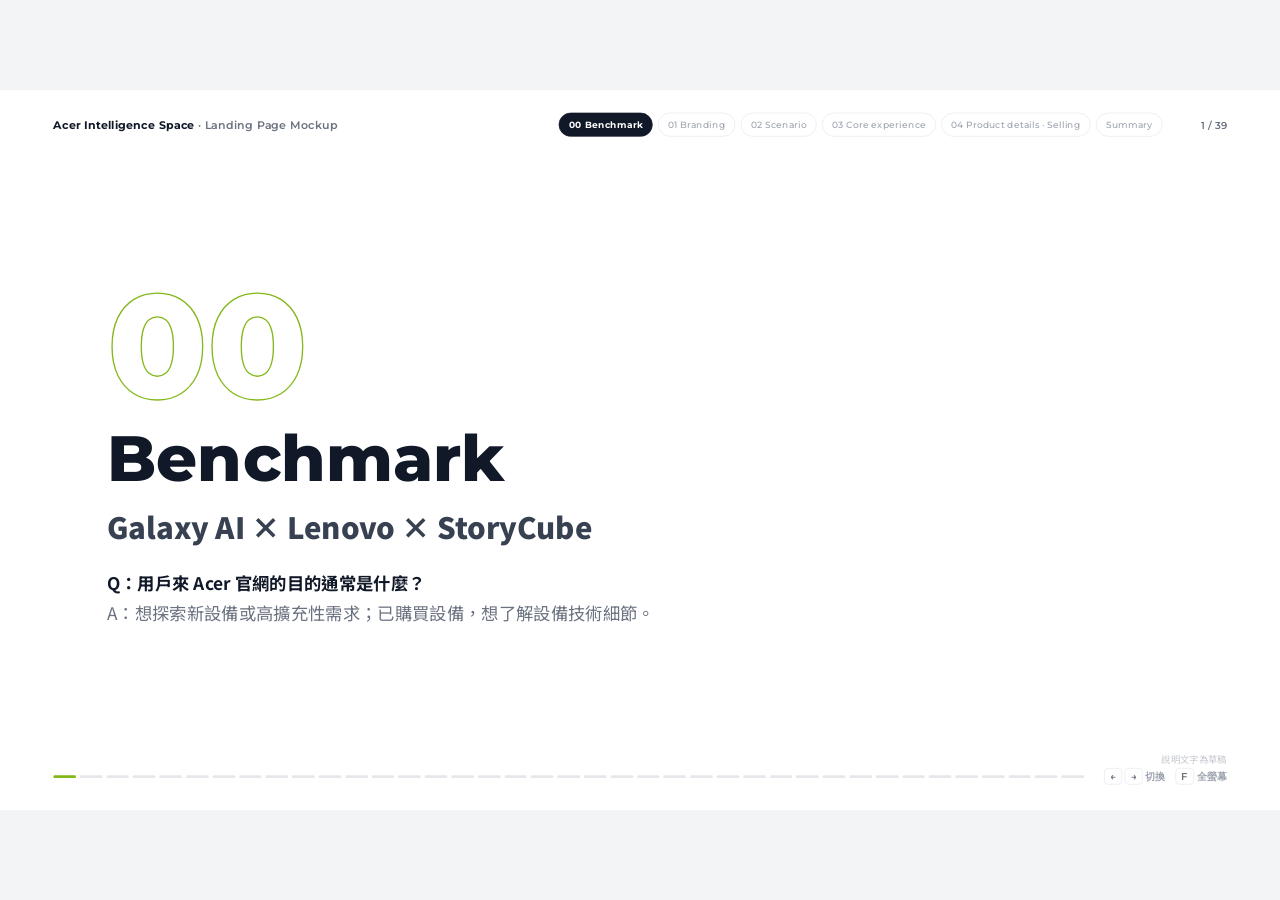
==== proposal/index.html @ 03bb37a7 "Add AIS landing page proposal site Presenter-mode proposal (39 steps) comparing Samsung, Lenovo and " ====
<!doctype html>
<html lang="zh-Hant">
<head>
<meta charset="utf-8">
<meta name="robots" content="noindex, nofollow">
<meta name="viewport" content="width=device-width, initial-scale=1">
<title>AIS Landing Page 提案</title>
<link rel="preconnect" href="https://fonts.googleapis.com">
<link href="https://fonts.googleapis.com/css2?family=Noto+Sans+TC:wght@400;500;700;900&family=Montserrat:wght@600;700;800&display=swap" rel="stylesheet">
<style>
  :root{
    --bg:#ffffff; --ink:#111827; --ink-2:#374151; --muted:#6b7280; --faint:#9ca3af; --line:#e5e7eb;
    --green:#83b81a; --green-d:#3f7d0a; --green-soft:#f1f8e6;
    --dur:1.1s; --ease:cubic-bezier(.65,0,.25,1);
  }
  @media (prefers-reduced-motion:reduce){:root{--dur:.01s}}
  *{box-sizing:border-box}
  html,body{margin:0;height:100%;background:#f3f4f6;color:var(--ink);font-family:"Noto Sans TC","Microsoft JhengHei",system-ui,sans-serif;overflow:hidden}
  .en{font-family:Montserrat,"Noto Sans TC",sans-serif}

  /* 1920×1080 stage, letterboxed to any screen */
  .stage{position:absolute;left:50%;top:50%;width:1920px;height:1080px;transform-origin:50% 50%;overflow:hidden;background:var(--bg)}

  /* top bar */
  .top{position:absolute;left:80px;right:80px;top:34px;display:flex;align-items:center;gap:32px;z-index:30;font-size:18px}
  .top .brand{font:600 17px Montserrat,sans-serif;color:var(--muted);white-space:nowrap}
  .top .brand b{color:var(--ink)}
  .chapters{display:flex;gap:8px;margin-left:auto}
  .chapters button{font:500 14px Montserrat,"Noto Sans TC",sans-serif;padding:8px 14px;border-radius:999px;border:1px solid var(--line);background:#fff;color:var(--faint);cursor:pointer;white-space:nowrap}
  .chapters button:hover{color:var(--ink-2)}
  .chapters button.on{color:#fff;background:var(--ink);border-color:var(--ink);font-weight:700}
  .count{font:600 15px Montserrat,sans-serif;color:var(--muted);min-width:64px;text-align:right}

  /* intro */
  .intro{position:absolute;inset:0;display:flex;flex-direction:column;justify-content:center;padding-left:160px;z-index:5;transition:opacity .6s,transform .8s var(--ease)}
  .intro.off{opacity:0;transform:translateY(-30px);pointer-events:none}
  .intro .num{font:800 220px/1 Montserrat,sans-serif;color:transparent;-webkit-text-stroke:2px var(--green)}
  .intro h1{margin:10px 0 0;font:800 96px/1.05 Montserrat,sans-serif;color:var(--ink)}
  .intro h2{margin:18px 0 0;font-size:44px;font-weight:900;color:var(--ink-2)}
  .intro p{margin:30px 0 0;font-size:26px;color:var(--muted);max-width:1180px;line-height:1.75}
  .intro p strong{color:var(--ink)}
  .intro q{color:var(--ink);quotes:"「" "」"}

  /* browser windows with a camera inside */
  .win{position:absolute;border-radius:14px;overflow:hidden;background:#fff;border:1px solid var(--line);
    box-shadow:0 30px 80px rgba(17,24,39,.14),0 2px 6px rgba(17,24,39,.06);z-index:8;
    transition:left var(--dur) var(--ease),top var(--dur) var(--ease),width var(--dur) var(--ease),height var(--dur) var(--ease),opacity .6s}
  .win.hidden{opacity:0;pointer-events:none}
  .chrome{height:40px;display:flex;align-items:center;gap:8px;padding:0 14px;background:#f3f4f6;border-bottom:1px solid var(--line);white-space:nowrap;overflow:hidden}
  .chrome i{width:11px;height:11px;border-radius:50%;background:#d1d5db;flex:none}
  .chrome span{margin-left:10px;padding:4px 14px;border-radius:999px;background:#fff;color:var(--faint);font:500 13px Montserrat,sans-serif;overflow:hidden;text-overflow:ellipsis}
  .chrome b{margin-left:auto;font:700 13px Montserrat,"Noto Sans TC",sans-serif;letter-spacing:.5px;color:var(--green-d)}
  .win.slim .chrome i,.win.slim .chrome span{display:none}
  .win.slim .chrome b{margin:0 auto;font-size:12px}
  .view{position:relative;height:calc(100% - 40px);overflow:hidden;background:#fff}
  .win.none .view::after{content:"無此區塊";position:absolute;inset:0;display:grid;place-items:center;background:rgba(255,255,255,.82);color:var(--muted);font-size:34px;font-weight:700;letter-spacing:4px}
  .world{position:absolute;left:0;top:0;transform-origin:0 0;transition:transform var(--dur) var(--ease);will-change:transform;--inv:1}
  .world img,.world iframe{position:absolute;left:0;top:0;display:block;border:0;pointer-events:none}
  .world iframe{opacity:0;transition:opacity .5s}
  .world iframe.on{opacity:1}

  /* spotlight: dims everything outside the block being discussed */
  .spot{position:absolute;border:calc(3px*var(--inv)) solid var(--green);border-radius:calc(8px*var(--inv));
    box-shadow:0 0 0 200000px rgba(17,24,39,.5);
    transition:left var(--dur) var(--ease),top var(--dur) var(--ease),width var(--dur) var(--ease),height var(--dur) var(--ease),opacity .5s}
  .spot.off{opacity:0}

  /* numbered marks inside the page */
  .marks{position:absolute;inset:0}
  .mark{position:absolute;border:calc(2.5px*var(--inv)) dashed var(--green);border-radius:calc(12px*var(--inv));background:rgba(131,184,26,.08);
    opacity:0;transform:scale(.97);transition:opacity .45s,transform .45s}
  .marks.on .mark{opacity:1;transform:none}
  .mark b{position:absolute;left:calc(-20px*var(--inv));top:calc(-20px*var(--inv));width:calc(40px*var(--inv));height:calc(40px*var(--inv));
    border-radius:50%;background:var(--green);color:#fff;font:800 calc(20px*var(--inv))/calc(40px*var(--inv)) Montserrat,sans-serif;text-align:center;
    box-shadow:0 0 0 calc(7px*var(--inv)) rgba(131,184,26,.25)}

  /* benchmark category bands */
  .bands{position:absolute;inset:0;opacity:0;transition:opacity .5s}
  .bands.on{opacity:1}
  .band{position:absolute;left:0;right:0;background:var(--fill);border-top:calc(2px*var(--inv)) solid var(--c);opacity:.25;transition:opacity .5s}
  .band.on{opacity:1}
  .band span{position:absolute;left:0;top:0;padding:calc(6px*var(--inv)) calc(14px*var(--inv));background:var(--c);color:#fff;font:700 calc(18px*var(--inv))/1.3 "Noto Sans TC",sans-serif;border-bottom-right-radius:calc(10px*var(--inv));white-space:nowrap}

  .cathead{position:absolute;left:80px;top:104px;display:flex;align-items:baseline;gap:18px;z-index:12;opacity:0;transform:translateY(8px);transition:opacity .5s,transform .5s}
  .cathead.show{opacity:1;transform:none}
  .cathead i{align-self:center;width:18px;height:18px;border-radius:5px;background:var(--c)}
  .cathead em{font:700 18px Montserrat,sans-serif;font-style:normal;color:var(--faint)}
  .cathead strong{font-size:38px;font-weight:900}
  .cathead span{font-size:22px;color:var(--muted)}
  .chips{position:absolute;inset:0;z-index:12;pointer-events:none}
  .chip{position:absolute;transform:translateX(-50%);text-align:center;font-size:20px;color:var(--ink-2);white-space:nowrap;opacity:0;transition:opacity .45s}
  .chips.show .chip{opacity:1}
  .chip b{font:800 26px Montserrat,sans-serif;color:var(--ink)}
  .chip small{display:block;font-size:17px;color:var(--muted);margin-top:2px}
  .chip.none{color:var(--faint)}

  /* section labels beside an overview */
  .labels{position:absolute;inset:0;z-index:9;pointer-events:none}
  .label{position:absolute;display:flex;align-items:center;gap:14px;transform:translateY(-50%);opacity:0;transition:opacity .4s}
  .labels.show .label{opacity:1}
  .label em{font:600 14px Montserrat,sans-serif;font-style:normal;color:var(--faint);width:26px}
  .label span{font:600 22px Montserrat,sans-serif;color:var(--faint)}
  .label.on span{color:var(--ink);font-weight:800;font-size:30px}
  .label.on em{color:var(--green-d)}
  .caption{position:absolute;left:80px;bottom:120px;max-width:560px;z-index:9;opacity:0;transition:opacity .5s}
  .caption.show{opacity:1}
  .caption small{display:block;font:700 15px Montserrat,sans-serif;letter-spacing:2px;color:var(--green-d);margin-bottom:14px}
  .caption h3{margin:0;font-size:40px;font-weight:900;line-height:1.3}
  .caption p{margin:14px 0 0;font-size:22px;color:var(--muted);line-height:1.7}

  svg.wire{position:absolute;inset:0;width:1920px;height:1080px;z-index:9;pointer-events:none}
  svg.wire path{fill:none;stroke:var(--green);stroke-width:2;stroke-dasharray:var(--len,2000);stroke-dashoffset:var(--len,2000);transition:stroke-dashoffset .8s var(--ease)}
  svg.wire.show path{stroke-dashoffset:0}
  svg.wire circle{fill:var(--green);opacity:0;transition:opacity .3s .5s}
  svg.wire.show circle{opacity:1}

  /* callout */
  .callout{position:absolute;z-index:10;background:#fff;border:1px solid var(--line);border-radius:22px;padding:40px 44px 44px;
    box-shadow:0 24px 60px rgba(17,24,39,.10);clip-path:inset(0 0 100% 0 round 22px);opacity:0;transition:clip-path .7s var(--ease),opacity .3s}
  .callout.show{clip-path:inset(0 0 0 0 round 22px);opacity:1}
  .callout small{font:700 15px Montserrat,sans-serif;letter-spacing:2px;color:var(--green-d)}
  .callout h3{margin:14px 0 26px;font-size:40px;line-height:1.3;font-weight:900}
  .callout ol{list-style:none;margin:0;padding:0;display:grid;gap:20px}
  .callout li{display:grid;grid-template-columns:40px 1fr;gap:18px;font-size:23px;line-height:1.6;color:var(--ink-2);opacity:0;transform:translateY(12px);transition:opacity .45s,transform .45s}
  .callout.show li{opacity:1;transform:none}
  .callout li b{width:40px;height:40px;border-radius:50%;display:grid;place-items:center;font:800 18px Montserrat,sans-serif;background:var(--green);color:#fff}
  .callout li b.dim{background:#fff;border:2px solid var(--line);color:var(--faint)}
  .callout li strong{color:var(--ink)}
  .callout .tag{display:inline-block;margin-top:28px;padding:8px 18px;border-radius:999px;background:var(--green-soft);color:var(--green-d);font-size:18px;font-weight:700}

  /* free panels: comparisons, tables, conclusions */
  .panel{position:absolute;left:80px;right:80px;z-index:10;opacity:0;transform:translateY(30px);pointer-events:none;transition:opacity .6s .45s,transform .8s .45s var(--ease)}
  .panel.show{opacity:1;transform:none}
  .panel h3{margin:0 0 22px;font-size:44px;font-weight:900;line-height:1.35}
  .panel h3 em{font-style:normal;color:var(--green-d)}
  .grid{display:grid;border-top:1px solid var(--line)}
  .grid > div{padding:14px 24px;border-bottom:1px solid var(--line);font-size:23px;line-height:1.6;color:var(--ink-2)}
  .grid .k{color:var(--muted);font-size:20px}
  .grid .h{font:800 16px Montserrat,sans-serif;letter-spacing:2px;color:var(--faint)}
  .grid .a{color:var(--ink);font-weight:700;background:var(--green-soft)}
  .grid .h.a{color:var(--green-d)}
  .meter{height:14px;border-radius:8px;background:#f3f4f6;margin-top:10px;overflow:hidden}
  .meter i{display:block;height:100%;width:0;background:var(--green);border-radius:8px;transition:width 1.4s .9s var(--ease)}
  .panel.show .meter i{width:var(--w)}
  .quote{font-size:64px;font-weight:900;line-height:1.35;letter-spacing:1px;margin:0}
  .quote em{font-style:normal;color:var(--green-d)}
  .qa{font-size:28px;line-height:1.8;color:var(--ink-2);margin:0 0 50px}
  .qa b{font:800 30px Montserrat,sans-serif;color:var(--green-d);margin-right:12px}
  .recap{display:flex;gap:16px;margin-top:56px;flex-wrap:wrap}
  .recap span{padding:12px 22px;border-radius:14px;border:1px solid var(--line);font-size:22px;color:var(--ink-2)}
  .recap span b{font:800 18px Montserrat,sans-serif;color:var(--green-d);margin-right:10px}
  .note{margin-top:22px;font-size:17px;color:var(--faint)}

  /* bottom */
  .bottom{position:absolute;left:80px;right:80px;bottom:40px;display:flex;align-items:center;gap:30px;z-index:30}
  .bar{display:flex;gap:6px;flex:1}
  .bar i{height:4px;flex:1;border-radius:4px;background:var(--line);transition:background .4s}
  .bar i.on{background:var(--green)}
  .hint{font:600 15px Montserrat,sans-serif;color:var(--faint);white-space:nowrap}
  .hint kbd{font:inherit;padding:2px 8px;border:1px solid var(--line);border-radius:6px;color:var(--muted)}
  .draft{position:absolute;right:80px;bottom:66px;font-size:14px;color:#c4c8ce;z-index:30}
</style>
</head>
<body>
<div class="stage" id="stage">
  <header class="top">
    <div class="brand"><b>Acer Intelligence Space</b> · Landing Page Mockup</div>
    <nav class="chapters" id="chapters" aria-label="章節"></nav>
    <div class="count" id="count"></div>
  </header>

  <section class="intro off" id="intro"></section>

  <div class="win hidden" id="win-samsung">
    <div class="chrome"><i></i><i></i><i></i><span>samsung.com/us/galaxy-ai</span><b>Samsung Galaxy AI</b></div>
    <div class="view"><div class="world" style="width:1920px;height:11760px">
      <img src="../screenshot/samsung_ai_html.png" width="1920" height="11760" alt="Samsung Galaxy AI 整頁截圖" decoding="async">
    </div></div>
  </div>
  <div class="win hidden" id="win-lenovo">
    <div class="chrome"><i></i><i></i><i></i><span>lenovo.com/ai-applications</span><b>Lenovo AI Apps</b></div>
    <div class="view"><div class="world" style="width:1920px;height:11053px">
      <img src="assets/lenovo_960.png" width="1920" height="11053" alt="Lenovo AI Apps 整頁截圖" decoding="async">
    </div></div>
  </div>
  <div class="win hidden" id="win-asus">
    <div class="chrome"><i></i><i></i><i></i><span>asus.com/proart/storycube</span><b>ASUS StoryCube</b></div>
    <div class="view"><div class="world" style="width:1920px;height:15873px">
      <img src="assets/asus_960.png" width="1920" height="15873" alt="ASUS StoryCube 整頁截圖" decoding="async">
    </div></div>
  </div>
  <div class="win hidden" id="win-acer">
    <div class="chrome"><i></i><i></i><i></i><span>acer.com/tw-zh/ai-pc（mockup）</span><b id="acer-tag">Acer AIS · 商務</b></div>
    <div class="view"><div class="world" style="width:1440px;height:4400px">
      <iframe data-f="personal" src="../acer-ai-pc-personal.html" width="1440" height="4400" scrolling="no" tabindex="-1" title="Acer AIS mockup 個人化"></iframe>
      <iframe data-f="business" class="on" src="../acer-ai-pc.html" width="1440" height="4400" scrolling="no" tabindex="-1" title="Acer AIS mockup 商務"></iframe>
      <iframe data-f="creative" src="../acer-ai-pc-creative.html" width="1440" height="4400" scrolling="no" tabindex="-1" title="Acer AIS mockup 創意"></iframe>
      <iframe data-f="gaming" src="../acer-ai-pc-gaming.html" width="1440" height="4400" scrolling="no" tabindex="-1" title="Acer AIS mockup 遊戲"></iframe>
    </div></div>
  </div>

  <div class="cathead" id="cathead"></div>
  <div class="chips" id="chips"></div>
  <div class="labels" id="labels"></div>
  <svg class="wire" id="wire" viewBox="0 0 1920 1080"></svg>
  <div class="caption" id="caption"></div>
  <aside class="callout" id="callout"></aside>
  <section class="panel" id="panel"></section>

  <footer class="bottom">
    <div class="bar" id="bar"></div>
    <div class="hint"><kbd>←</kbd> <kbd>→</kbd> 切換　<kbd>F</kbd> 全螢幕</div>
  </footer>
  <div class="draft">說明文字為草稿</div>
</div>

<script>
const CHROME = 40;
const CHAPTERS = ['00 Benchmark', '01 Branding', '02 Scenario', '03 Core experience', '04 Product details · Selling', 'Summary'];
const FRAME_NAMES = { personal: '個人化', business: '商務', creative: '創意', gaming: '遊戲' };

// ---------- Benchmark categories (slide 3), native screenshot px ----------
const CATS = [
  { key: 'brand', name: '品牌定位', color: '#83b81a', desc: '第一屏怎麼介紹 AI 與品牌' },
  { key: 'feature', name: '功能說明', color: '#3b82f6', desc: '功能怎麼被說明、占多少篇幅' },
  { key: 'security', name: '資訊安全', color: '#f59e0b', desc: '是否回應隱私與安全的疑慮' },
  { key: 'hardware', name: '硬體導流', color: '#ef4444', desc: '是否把用戶帶到可以買的硬體' },
  { key: 'seo', name: 'SEO（FAQ）', color: '#8b5cf6', desc: '用 FAQ 補足疑問與搜尋' },
  { key: 'frame', name: '網站框架', color: '#9ca3af', desc: 'Header、Footer 與註解' },
];

const PAGES = {
  samsung: {
    w: 1920, h: 11760,
    cats: { brand: [[232, 1508]], feature: [[1740, 2220]], security: [[4060, 960]], hardware: [[5040, 640], [5760, 1020]], seo: [[6800, 1650]], frame: [[0, 232], [8450, 3310]] },
    bands: [['Branding', 232, 1508], ['Scenario', 1740, 1250], ['Core experience', 3040, 1980], ['Selling', 5040, 1740], ['FAQ', 6800, 1650], ['Footnotes · Footer', 8450, 3310]],
    marks: {
      branding: [[430, 285, 1060, 330], [0, 640, 1920, 1095]],
      scenario: [[440, 1790, 1040, 120], [460, 2020, 1000, 80], [40, 2120, 1840, 880]],
      core: [[90, 3170, 820, 560], [1180, 3160, 520, 650], [980, 4090, 860, 900]],
      selling: [[30, 5170, 1860, 480], [640, 5920, 640, 90], [0, 6020, 1920, 740], [0, 6860, 1920, 1600]],
    },
  },
  lenovo: {
    w: 1920, h: 11053,
    cats: { brand: [[420, 756]], feature: [[1176, 6904]], hardware: [[8140, 1280]], frame: [[0, 420], [9420, 1633]] },
  },
  asus: {
    w: 1920, h: 15873,
    cats: { brand: [[160, 1690]], feature: [[1850, 12630]], frame: [[0, 160], [14480, 1393]] },
  },
  acer: {
    w: 1440, h: 4400,
    bands: [['Branding', 109, 696], ['Scenario', 805, 789], ['Core experience', 1594, 618], ['Product details', 2212, 847], ['Selling', 3059, 838], ['FAQ', 3897, 409]],
    marks: {
      branding: [[42, 178, 412, 232], [460, 168, 980, 490], [42, 560, 412, 58]],
      scenario: [[470, 1002, 500, 64], [136, 1086, 1168, 340], [136, 1430, 1168, 92]],
      core: [[90, 1785, 720, 262], [980, 1790, 300, 370]],
      details: [[500, 2408, 440, 58], [136, 2480, 1168, 506], [570, 2490, 204, 486]],
      selling: [[136, 3256, 384, 412], [528, 3256, 776, 412], [136, 3744, 1168, 81]],
    },
  },
};
// hardware-funnel share of the whole page, computed from the category bands so every step agrees
const hwPct = page => Math.round((page.cats.hardware || []).reduce((a, [, h]) => a + h, 0) / page.h * 100);
const SPOT = {
  samsung: { branding: [0, 232, 1920, 1508], scenario: [0, 1740, 1920, 1250], core: [0, 3100, 1920, 1940], selling: [0, 5040, 1920, 3420] },
  acer: { branding: [0, 109, 1440, 696], scenario: [0, 805, 1440, 789], core: [0, 1594, 1440, 618], details: [0, 2212, 1440, 847], selling: [0, 3059, 1440, 838], product: [0, 2212, 1440, 1685] },
};
const FOCUS = {
  samsung: { branding: [0, 200, 1920, 1560], scenario: [0, 1720, 1920, 1300], core: [0, 3080, 1920, 2000], selling: [0, 5000, 1920, 3500] },
  acer: { branding: [0, 60, 1440, 760], scenario: [0, 860, 1440, 700], core: [0, 1594, 1440, 618], details: [0, 2380, 1440, 640], selling: [0, 3120, 1440, 740], product: [0, 2380, 1440, 1480] },
};
const R = {
  overview: [700, 110, 520, 900], focus: [80, 120, 1100, 850], thumb: [80, 790, 340, 220],
  acerFocus: [80, 110, 1160, 650], left: [80, 110, 860, 500], right: [980, 110, 860, 500],
};
const COL = { samsung: [80, 180, 560, 720], lenovo: [680, 180, 560, 720], asus: [1280, 180, 560, 720] };
const LEN = { samsung: [600, 120, 180, 720], lenovo: [870, 120, 180, 720], asus: [1140, 120, 180, 720] };

// ---------- step builders ----------
const intro = (chapter, num, title, sub, p) => ({ chapter, intro: { num, title, sub, p } });
const bench = cat => ({ chapter: 0, catHead: cat, chips: cat,
  wins: Object.fromEntries(Object.keys(COL).map(k => [k, { rect: COL[k], align: cat, bands: cat }])) });
const ovS = (chapter, key, band, caption) => ({ chapter, labels: { page: 'samsung', active: [band] }, caption,
  wins: { samsung: { rect: R.overview, focus: 'full', spot: SPOT.samsung[key] } } });
const zoomS = (chapter, key, c) => ({ chapter,
  wins: { samsung: { rect: R.focus, focus: FOCUS.samsung[key], spot: SPOT.samsung[key], marks: key } },
  callout: { page: 'samsung', spot: SPOT.samsung[key], box: [1250, 190, 590], ...c } });
const ovA = (chapter, key, bands, sKey, caption) => ({ chapter, labels: { page: 'acer', active: bands }, caption: { ...caption, top: 200 },
  wins: { samsung: { rect: R.thumb, focus: FOCUS.samsung[sKey] }, acer: { rect: R.overview, focus: 'full', spot: SPOT.acer[key] } } });
const zoomA = (chapter, key, sKey, c, extra = {}) => ({ chapter,
  wins: { samsung: { rect: R.thumb, focus: FOCUS.samsung[sKey] }, acer: { rect: R.acerFocus, focus: FOCUS.acer[key], spot: SPOT.acer[key], marks: key, ...extra } },
  callout: { page: 'acer', spot: SPOT.acer[key], box: [1300, 150, 540], ...c } });
const versus = (chapter, sKey, aKey, html, acerExtra = {}) => ({ chapter, panel: { top: 640, html },
  wins: { samsung: { rect: R.left, focus: FOCUS.samsung[sKey], marks: sKey }, acer: { rect: R.right, focus: FOCUS.acer[aKey], marks: aKey, ...acerExtra } } });
const table3 = (head, rows, cols = '220px 1fr 1fr') => `<div class="grid" style="grid-template-columns:${cols}">` +
  `<div class="h"></div>${head.map((h, i) => `<div class="h en${i === head.length - 1 ? ' a' : ''}">${h}</div>`).join('')}` +
  rows.map(([k, ...v]) => `<div class="k">${k}</div>${v.map((x, i) => `<div${i === v.length - 1 ? ' class="a"' : ''}>${x}</div>`).join('')}`).join('') + '</div>';

const STEPS = [
  // ===== 00 Benchmark =====
  intro(0, '00', 'Benchmark', 'Galaxy AI × Lenovo × StoryCube',
    '<strong>Q：用戶來 Acer 官網的目的通常是什麼？</strong><br>A：想探索新設備或高擴充性需求；已購買設備，想了解設備技術細節。'),
  ...CATS.map(c => bench(c.key)),
  { chapter: 0, chips: 'length',
    wins: Object.fromEntries(Object.keys(LEN).map(k => [k, { rect: LEN[k], scale: (LEN.asus[3] - CHROME) / PAGES.asus.h, bands: 'all', slim: true }])) },
  { chapter: 0, panel: { top: 150, html:
    `<h3>三種說故事的方式</h3>` +
    `<div class="grid" style="grid-template-columns:200px 1fr 1fr 1fr">` +
    `<div class="h"></div><div class="h en a">SAMSUNG GALAXY AI</div><div class="h en">LENOVO AI APPS</div><div class="h en">ASUS STORYCUBE</div>` +
    `<div class="k">Target</div><div class="a">Samsung AI solutions landing page*</div><div>Lenovo AI solutions landing page*</div><div>ASUS ProArt product page*</div>` +
    `<div class="k">Goal</div><div class="a">以應用場景導流硬體探索。</div><div>以功能主題導流硬體探索。</div><div>以產品功能推動下載。</div>` +
    `<div class="k">Storytelling</div><div class="a">從使用情境出發，讓用戶在需求中探索適配的硬體，與 Acer AIS 性質最符合。</div><div>從功能套件出發，代價是用戶需要先建立對功能的認知，才有機會帶動後續導購。</div><div>從功能操作出發，但通篇與硬體導購無關。</div>` +
    `<div class="k">Selling part</div>` + ['samsung', 'lenovo', 'asus'].map((k, i) => `<div${i === 0 ? ' class="a"' : ''}>硬體導購占比 ${hwPct(PAGES[k])}%<div class="meter"><i style="--w:${hwPct(PAGES[k])}%"></i></div></div>`).join('') +
    `</div><p class="note">* landing page：目的為導流的叢集頁。　* product page：目的為介紹單一產品的產品頁。</p>` } },
  { chapter: 0, panel: { top: 250, html:
    `<p class="qa"><b>Q</b>用戶來 Acer 官網的目的通常是什麼？<br><b>A</b>想探索新設備或高擴充性需求；已購買設備，想了解設備技術細節。</p>` +
    `<p class="quote">Acer 需要的是<br>「<em>把軟體功能翻譯成購買硬體考量之一</em>」的版面。</p>` } },

  // ===== 01 Branding =====
  intro(1, '01', 'Branding', '品牌露出', '第一屏決定用戶要不要往下看。<br><q>呈現 AIS 真實介面，並提出一句宣言／提問。</q>'),
  ovS(1, 'branding', 'Branding', { k: 'SAMSUNG GALAXY AI', h: '先看 Samsung<br>怎麼開場', p: '整頁 7 個段落，第一屏是品牌露出。' }),
  zoomS(1, 'branding', { k: 'SAMSUNG · BRANDING', h: '以新機為主角的<br>品牌宣言', tag: '產品導向',
    items: [[1, '大標 <strong>Galaxy AI. Make life more seamless.</strong> 直接定義 AI'], [2, '主視覺是 <strong>Galaxy Z Fold8 新機照</strong>，品牌＝硬體'], [0, '第一屏<strong>看不到 AI 實際在做什麼</strong>']] }),
  ovA(1, 'branding', ['Branding'], 'branding', { k: 'ACER AIS MOCKUP', h: '同樣從品牌露出開始，<br>但目的不同', p: '要讓人好奇「電腦能做什麼」，自然往下看情境。' }),
  zoomA(1, 'branding', 'branding', { k: 'ACER AIS · BRANDING', h: '用一句提問，<br>帶出真實 AI 介面', tag: '體驗導向',
    items: [[1, '問句宣言 <strong>CAN YOUR COMPUTER DO THAT?</strong> 引發好奇'], [2, '主視覺直接呈現 <strong>AIS 真實介面</strong>：Meeting Assistant、AI Workspace'], [3, '關鍵字預告情境 <strong>會議記錄・本機生圖・遊戲片段</strong>，銜接下一段 Scenario']] }),
  versus(1, 'branding', 'branding', `<h3>從「看新機」到「<em>看見 AI 能做什麼</em>」</h3>` +
    table3(['SAMSUNG', 'ACER AIS'], [['主視覺', '新機產品照', 'AIS 真實介面'], ['宣言形式', '定義型標語', '提問型標語'], ['往下看的理由', '認識這支手機', '想知道電腦能幫我做到什麼']])),

  // ===== 02 Scenario =====
  intro(2, '02', 'Scenario', '使用情境', '<q>從用戶的真實需求場景出發，而非功能取向，更能帶動用戶往下閱讀，並代入消費意願。</q>'),
  ovS(2, 'scenario', 'Scenario', { k: 'SAMSUNG GALAXY AI', h: 'Samsung 的情境段落', p: '緊接在品牌露出之後，用分頁切換不同功能。' }),
  zoomS(2, 'scenario', { k: 'SAMSUNG · SCENARIO', h: '以功能類別<br>切分情境', tag: '功能分類',
    items: [[1, '大標 <strong>Can your phone do that?</strong> 用提問帶入'], [2, '分頁依<strong>功能類別</strong>：Personalization、Creativity、Communication…'], [3, '每張卡是<strong>功能＋生活照</strong>，還沒連到可以買哪一台']] }),
  zoomS(2, 'scenario', { k: 'SCENE REFERENCE · SAMSUNG', h: '從 Samsung 看見的<br>場景設計語言', tag: '場景設計 tips',
    items: [[1, '抓住生活中的<strong>一個真實需求</strong>，有清楚的功能與介面焦點'], [2, '經過安排的日常攝影，讓人想像<strong>「日常可以更輕鬆一點」</strong>'], [3, '場景使用<strong>自然光、畫面不雜亂</strong>，呈現舒適的生活感受']] }),
  ovA(2, 'scenario', ['Scenario'], 'scenario', { k: 'ACER AIS MOCKUP', h: 'Acer 的情境段落', p: '同樣接在品牌露出之後，但分頁的切法不同。' }),
  zoomA(2, 'scenario', 'scenario', { k: 'ACER AIS · SCENARIO', h: '以使用者的一天<br>切分情境', tag: '需求導向',
    items: [[1, '分頁依<strong>使用身分</strong>：個人化、商務、創意、遊戲'], [2, '每張卡抓<strong>一個真實需求</strong>，畫面聚焦 AI 介面'], [3, '標題寫<strong>用戶得到什麼</strong>，說明寫怎麼做到']] }),
  zoomA(2, 'scenario', 'scenario', { k: 'SCENE DESIGN', h: '四種情境，<br>同一套場景語言', tag: '圖文組合的場景感',
    items: [[1, '抓住生活中的<strong>一個真實需求</strong>，有清楚的功能與介面焦點'], [2, '經過安排的日常攝影，讓人想像<strong>「日常可以更輕鬆一點」</strong>'], [3, '場景使用<strong>自然光、畫面不雜亂</strong>，呈現舒適的生活感受']] },
    { cycle: ['personal', 'business', 'creative', 'gaming'], marks: null }),
  versus(2, 'scenario', 'scenario', `<h3>從「功能能做什麼」到「<em>我的一天用得到什麼</em>」</h3>` +
    table3(['SAMSUNG', 'ACER AIS'], [['情境切分', '功能類別', '使用者身分'], ['畫面', '功能示意＋生活照', '真實需求場景＋AI 介面特寫'], ['接下來', '回到功能說明', '連到「哪一台跑得動」']])),

  // ===== 03 Core experience =====
  intro(3, '03', 'Core experience', '核心體驗', '<q>讓貫穿所有 AI solution 的核心概念具像化，而非需要重新解釋的功能集合。</q>'),
  ovS(3, 'core', 'Core experience', { k: 'SAMSUNG GALAXY AI', h: 'Samsung 的核心體驗', p: '情境之後，分段介紹助理與資料安全。' }),
  zoomS(3, 'core', { k: 'SAMSUNG · CORE EXPERIENCE', h: '助理與安全，<br>各自獨立說明', tag: '功能集合',
    items: [[1, '<strong>Bixby 助理</strong>段落：文字說明'], [2, '搭配<strong>手機介面</strong>示意對話'], [3, '<strong>資料安全</strong>另起一段：Knox 盾牌主視覺＋三段說明']] }),
  ovA(3, 'core', ['Core experience'], 'core', { k: 'ACER AIS MOCKUP', h: 'Acer 的核心體驗', p: '夾在情境與機型之間，只講一個概念。' }),
  zoomA(3, 'core', 'core', { k: 'ACER AIS · CORE EXPERIENCE', h: '用 Qubi 把<br>核心概念具像化', tag: '概念具像化',
    items: [[1, '<strong>Qubi is Anywhere</strong>：跨裝置、同一個個人助理'], [2, '<strong>角色化的視覺</strong>，讓 AI 從功能變成夥伴'], [0, '放在情境與機型之間，<strong>串起前後段落</strong>']] }),
  versus(3, 'core', 'core', `<h3>從「一組功能」到「<em>一個看得見的夥伴</em>」</h3>` +
    table3(['SAMSUNG', 'ACER AIS'], [['呈現方式', '助理＋安全分段說明', '單一角色 Qubi'], ['用戶要記住的', '多個功能名稱', '一個核心概念'], ['在頁面中的角色', '功能補充', '串連情境與硬體']])),

  // ===== 04 Product details · Selling =====
  intro(4, '04', 'Product details · Selling', '產品細節與導購', '<q>Galaxy AI 全頁沒有任何規格或機型對照，用戶被留在感受層。</q>'),
  ovS(4, 'selling', 'Selling', { k: 'SAMSUNG GALAXY AI', h: 'Samsung 的導購段落', p: '功能介紹之後，先推 Try Galaxy，再出現機型列表與 FAQ。' }),
  zoomS(4, 'selling', { k: 'SAMSUNG · SELLING', h: '試用推廣＋機型列表，<br>FAQ 另外補充', tag: '停在感受層',
    items: [[1, '<strong>Try Galaxy</strong> 推廣：導向試用 App 與下載'], [2, '依<strong>裝置類型</strong>分頁：Smartphones、Tablets、Watches、Buds'], [3, '機型卡只有<strong>圖＋Learn more</strong>，沒有功能對照'], [4, '<strong>FAQ</strong> 補足說明與 SEO']] }),
  ovA(4, 'product', ['Product details', 'Selling'], 'selling', { k: 'ACER AIS MOCKUP', h: 'Acer 用兩個區塊<br>完成導購', p: '先回答「哪一台跑得動」，再「找到你的搭檔」。' }),
  zoomA(4, 'details', 'selling', { k: 'ACER AIS · PRODUCT DETAILS', h: '功能表：<br>哪一台跑得動', tag: '功能 × 機型',
    items: [[1, '<strong>情境切換</strong>：商務、創意、遊戲'], [2, '<strong>功能 × 機型對照表</strong>，把硬體賣點藏進功能表裡講'], [3, '推薦機型<strong>整欄標示</strong>，一眼看出最適合的一台']] }),
  zoomA(4, 'selling', 'selling', { k: 'ACER AIS · SELLING', h: '找到你的<br>AI 搭檔', tag: '每種需求都有 CTA',
    items: [[1, '<strong>首選機型</strong>：綠框＋看規格與購買'], [2, '第二推薦與跨裝置體驗，<strong>點擊導往商城</strong>查看細節'], [3, '已有 Acer 電腦 → <strong>下載 Acer Intelligence Space</strong>']] }),
  zoomA(4, 'product', 'selling', { k: 'ACER AIS · INTERACTION', h: '切換情境，<br>兩個區塊一起連動', tag: '點擊切換使用場景',
    items: [[1, '點擊切換使用場景，<strong>連動兩區塊</strong>推薦功能列表及適配硬體'], [2, '呈現<strong>適配機型</strong>，讓用戶能夠點擊導往商城查看細節'], [3, '已有 Acer 電腦者<strong>可點擊下載</strong>']] },
    { cycle: ['business', 'creative', 'gaming'], marks: null }),
  versus(4, 'selling', 'product', `<h3>把「AI 能做什麼」翻譯成「<em>哪一台做得到</em>」</h3>` +
    table3(['SAMSUNG', 'ACER AIS'], [['機型資訊', '只有機型列表', '功能 × 機型對照'], ['用戶停在', '感受層', '找到搭檔、點進商城'], ['CTA', 'Learn more', '看規格與購買／看規格／下載']])),

  // ===== Summary =====
  { chapter: 5, panel: { top: 230, html:
    `<p class="quote">我們把「AI 能做什麼」<br>翻譯成「<em>哪一台做得到</em>」、「<em>找到你的搭檔</em>」。</p>` +
    `<p class="qa" style="margin:34px 0 0;font-size:26px">把硬體賣點藏進功能表裡講，無論用戶有哪一種需求都有 CTA。</p>` +
    `<div class="recap"><span><b>01</b>提問式品牌露出</span><span><b>02</b>需求導向的情境</span><span><b>03</b>具像化的核心體驗</span><span><b>04</b>功能 × 機型導購</span></div>` } },
];

// ---------- build static DOM ----------
const $ = s => document.querySelector(s);
const stage = $('#stage');
const wins = Object.fromEntries(Object.keys(PAGES).map(k => [k, $('#win-' + k)]));
const acerFrames = [...document.querySelectorAll('#win-acer iframe')];

for (const [key, page] of Object.entries(PAGES)) {
  const world = wins[key].querySelector('.world');
  if (page.cats) {
    world.insertAdjacentHTML('beforeend', `<div class="bands">${CATS.flatMap(c => (page.cats[c.key] || []).map(([y, h], i) =>
      `<div class="band" data-c="${c.key}" style="top:${y}px;height:${h}px;--c:${c.color};--fill:${c.color}24">${i === 0 ? `<span>${c.name}</span>` : ''}</div>`)).join('')}</div>`);
  }
  if (page.marks) {
    world.insertAdjacentHTML('beforeend', Object.entries(page.marks).map(([g, list]) => `<div class="marks" data-g="${g}">${list.map(([x, y, w, h], i) =>
      `<div class="mark" style="left:${x}px;top:${y}px;width:${w}px;height:${h}px;transition-delay:${0.9 + i * 0.25}s"><b>${i + 1}</b></div>`).join('')}</div>`).join(''));
  }
  world.insertAdjacentHTML('beforeend', '<div class="spot off"></div>');
}
$('#bar').innerHTML = STEPS.map(() => '<i></i>').join('');
$('#chapters').innerHTML = CHAPTERS.map((c, i) => `<button data-ch="${i}">${c}</button>`).join('');
$('#chapters').addEventListener('click', e => {
  const b = e.target.closest('button'); if (!b) return;
  go(STEPS.findIndex(s => s.chapter === +b.dataset.ch));
});

// ---------- camera math ----------
function fit(rect, page, focus) {
  const cw = rect[2], ch = rect[3] - CHROME;
  const [rx, ry, rw, rh] = focus === 'full' ? [0, 0, page.w, page.h] : focus;
  const s = Math.min(cw / rw, ch / rh);
  return { s, tx: (cw - rw * s) / 2 - rx * s, ty: (ch - rh * s) / 2 - ry * s };
}
const lastT = {};
function place(key, cfg) {
  const page = PAGES[key], cw = cfg.rect[2], ch = cfg.rect[3] - CHROME;
  if (cfg.scale) return { s: cfg.scale, tx: (cw - page.w * cfg.scale) / 2, ty: 0 };
  if (cfg.align) {
    const s = cw / page.w, segs = page.cats[cfg.align];
    if (!segs) return lastT[key] && Math.abs(lastT[key].s - s) < 1e-6 ? lastT[key] : { s, tx: 0, ty: 0 };
    const ry = cfg.align === 'frame' ? segs[segs.length - 1][0] : segs[0][0];
    const ty = Math.min(0, Math.max(-ry * s + 16, ch - page.h * s));
    return { s, tx: 0, ty };
  }
  return fit(cfg.rect, page, cfg.focus || 'full');
}
const catOf = k => CATS.find(c => c.key === k);
const px = n => n.toLocaleString('en-US');

// ---------- step engine ----------
let current = -1, token = 0, cycleTimer = null;
function setFrame(f) {
  acerFrames.forEach(fr => fr.classList.toggle('on', fr.dataset.f === f));
  $('#acer-tag').textContent = 'Acer AIS · ' + FRAME_NAMES[f];
}

function go(i) {
  i = Math.max(0, Math.min(STEPS.length - 1, i));
  if (i === current) return;
  current = i; const step = STEPS[i], my = ++token;
  history.replaceState(null, '', '#' + (i + 1));
  $('#count').textContent = `${i + 1} / ${STEPS.length}`;
  document.querySelectorAll('#bar i').forEach((el, n) => el.classList.toggle('on', n <= i));
  document.querySelectorAll('#chapters button').forEach(b => b.classList.toggle('on', +b.dataset.ch === step.chapter));
  clearInterval(cycleTimer);

  const intro = $('#intro');
  if (step.intro) intro.innerHTML = `<div class="num">${step.intro.num}</div><h1>${step.intro.title}</h1><h2>${step.intro.sub}</h2><p>${step.intro.p}</p>`;
  intro.classList.toggle('off', !step.intro);

  const geo = {};
  for (const key of Object.keys(PAGES)) {
    const el = wins[key], cfg = (step.wins || {})[key];
    if (!cfg) {
      el.classList.add('hidden');
      el.querySelector('.spot').classList.add('off');
      el.querySelectorAll('.marks').forEach(m => m.classList.remove('on'));
      continue;
    }
    const [x, y, w, h] = cfg.rect;
    Object.assign(el.style, { left: x + 'px', top: y + 'px', width: w + 'px', height: h + 'px' });
    el.classList.remove('hidden');
    el.classList.toggle('slim', !!cfg.slim);
    el.classList.toggle('none', !!cfg.align && !PAGES[key].cats[cfg.align]);
    const t = place(key, cfg); lastT[key] = t;
    const world = el.querySelector('.world');
    world.style.transform = `translate(${t.tx}px,${t.ty}px) scale(${t.s})`;
    world.style.setProperty('--inv', (1 / t.s).toFixed(3));
    const spot = el.querySelector('.spot');
    if (cfg.spot) { const [sx, sy, sw, sh] = cfg.spot; Object.assign(spot.style, { left: sx + 'px', top: sy + 'px', width: sw + 'px', height: sh + 'px' }); }
    spot.classList.toggle('off', !cfg.spot);
    el.querySelectorAll('.marks').forEach(m => m.classList.toggle('on', m.dataset.g === cfg.marks));
    const bands = el.querySelector('.bands');
    if (bands) {
      bands.classList.toggle('on', !!cfg.bands);
      bands.querySelectorAll('.band').forEach(b => b.classList.toggle('on', cfg.bands === 'all' || b.dataset.c === cfg.bands));
    }
    if (key === 'acer') {
      if (cfg.cycle) { let n = 0; setFrame(cfg.cycle[0]); cycleTimer = setInterval(() => setFrame(cfg.cycle[++n % cfg.cycle.length]), 2200); }
      else setFrame(cfg.frame || 'business');
    }
    geo[key] = { rect: cfg.rect, t };
  }

  // overlays hide immediately, reveal after the camera lands
  const labels = $('#labels'), wire = $('#wire'), caption = $('#caption'), callout = $('#callout'), panel = $('#panel'), cathead = $('#cathead'), chips = $('#chips');
  [labels, wire, caption, callout, panel, cathead, chips].forEach(el => el.classList.remove('show'));
  const reduce = matchMedia('(prefers-reduced-motion: reduce)').matches;
  setTimeout(() => {
    if (my !== token) return;
    let paths = '';
    labels.innerHTML = '';
    if (step.labels) {
      const key = step.labels.page, page = PAGES[key], { rect, t } = geo[key];
      const edge = rect[0] + t.tx + page.w * t.s + 8, lx = rect[0] + rect[2] + 70;
      labels.innerHTML = page.bands.map(([name, by, bh], n) => {
        const y = rect[1] + CHROME + t.ty + (by + bh / 2) * t.s, on = step.labels.active.includes(name);
        if (on) paths += `<path d="M${edge} ${y}H${lx - 16}" style="--len:${lx - edge}"/>`;
        return `<div class="label${on ? ' on' : ''}" style="left:${lx}px;top:${y}px"><em>${String(n + 1).padStart(2, '0')}</em><span>${name}</span></div>`;
      }).join('');
    }
    if (step.caption) {
      caption.innerHTML = `<small>${step.caption.k}</small><h3>${step.caption.h}</h3><p>${step.caption.p}</p>`;
      // Acer overviews park the Samsung thumbnail bottom-left, so their caption sits higher
      caption.style.top = step.caption.top ? step.caption.top + 'px' : '';
      caption.style.bottom = step.caption.top ? 'auto' : '';
    }
    if (step.callout) {
      const c = step.callout, { rect, t } = geo[c.page], [sx, sy, sw, sh] = c.spot;
      Object.assign(callout.style, { left: c.box[0] + 'px', top: c.box[1] + 'px', width: c.box[2] + 'px' });
      callout.innerHTML = `<small>${c.k}</small><h3>${c.h}</h3><ol>${c.items.map(([n, txt], k) =>
        `<li style="transition-delay:${0.35 + k * 0.15}s"><b class="${n ? '' : 'dim'}">${n || '–'}</b><span>${txt}</span></li>`).join('')}</ol><span class="tag">${c.tag}</span>`;
      const ax = Math.min(rect[0] + t.tx + (sx + sw) * t.s, rect[0] + rect[2]);
      const ay = Math.min(Math.max(rect[1] + CHROME + t.ty + (sy + sh / 2) * t.s, rect[1] + 80), rect[1] + rect[3] - 40);
      const cx = c.box[0], cy = c.box[1] + 60, mid = ax + (cx - ax) / 2;
      paths += `<circle cx="${ax}" cy="${ay}" r="7"/><path d="M${ax} ${ay}H${mid}V${cy}H${cx}" style="--len:${Math.abs(cx - ax) + Math.abs(cy - ay)}"/>`;
    }
    if (step.panel) { panel.style.top = step.panel.top + 'px'; panel.innerHTML = step.panel.html; }
    if (step.catHead) {
      const c = catOf(step.catHead), n = CATS.indexOf(c) + 1;
      cathead.style.setProperty('--c', c.color);
      cathead.innerHTML = `<i></i><em>${String(n).padStart(2, '0')} / ${String(CATS.length).padStart(2, '0')}</em><strong>${c.name}</strong><span>${c.desc}</span>`;
    }
    chips.innerHTML = '';
    if (step.chips) {
      chips.innerHTML = Object.keys(geo).map(key => {
        const { rect } = geo[key], page = PAGES[key], cx = rect[0] + rect[2] / 2, top = rect[1] + rect[3] + 18;
        if (step.chips === 'length') {
          const name = wins[key].querySelector('.chrome b').textContent;
          return `<div class="chip" style="left:${cx}px;top:${top}px">${name}<br><b>${px(page.h)}</b> px<small>硬體導購 ${hwPct(page)}%</small></div>`;
        }
        const segs = page.cats[step.chips];
        if (!segs) return `<div class="chip none" style="left:${cx}px;top:${top}px">無此區塊</div>`;
        const total = segs.reduce((a, [, h]) => a + h, 0);
        return `<div class="chip" style="left:${cx}px;top:${top}px"><b>${px(total)}</b> px<small>占整頁 ${Math.round(total / page.h * 100)}%</small></div>`;
      }).join('');
    }
    wire.innerHTML = paths;
    // short timeout (not rAF) so reveals still fire when the tab is in the background
    setTimeout(() => {
      if (my !== token) return;
      if (step.labels) labels.classList.add('show');
      if (paths) wire.classList.add('show');
      if (step.caption) caption.classList.add('show');
      if (step.callout) callout.classList.add('show');
      if (step.panel) panel.classList.add('show');
      if (step.catHead) cathead.classList.add('show');
      if (step.chips) chips.classList.add('show');
    }, 40);
  }, reduce ? 0 : 950);
}

function fitStage() {
  const k = Math.min(innerWidth / 1920, innerHeight / 1080);
  stage.style.transform = `translate(-50%,-50%) scale(${k})`;
}
addEventListener('resize', fitStage);
addEventListener('keydown', e => {
  if (['ArrowRight', 'PageDown', ' ', 'Enter'].includes(e.key)) { e.preventDefault(); go(current + 1); }
  else if (['ArrowLeft', 'PageUp', 'Backspace'].includes(e.key)) { e.preventDefault(); go(current - 1); }
  else if (e.key === 'Home') go(0);
  else if (e.key === 'End') go(STEPS.length - 1);
  else if (e.key.toLowerCase() === 'f') { document.fullscreenElement ? document.exitFullscreen() : document.documentElement.requestFullscreen(); }
});
stage.addEventListener('click', e => { if (!e.target.closest('.chapters')) go(current + 1); });
fitStage();
go((parseInt(location.hash.slice(1), 10) || 1) - 1);
</script>
</body>
</html>
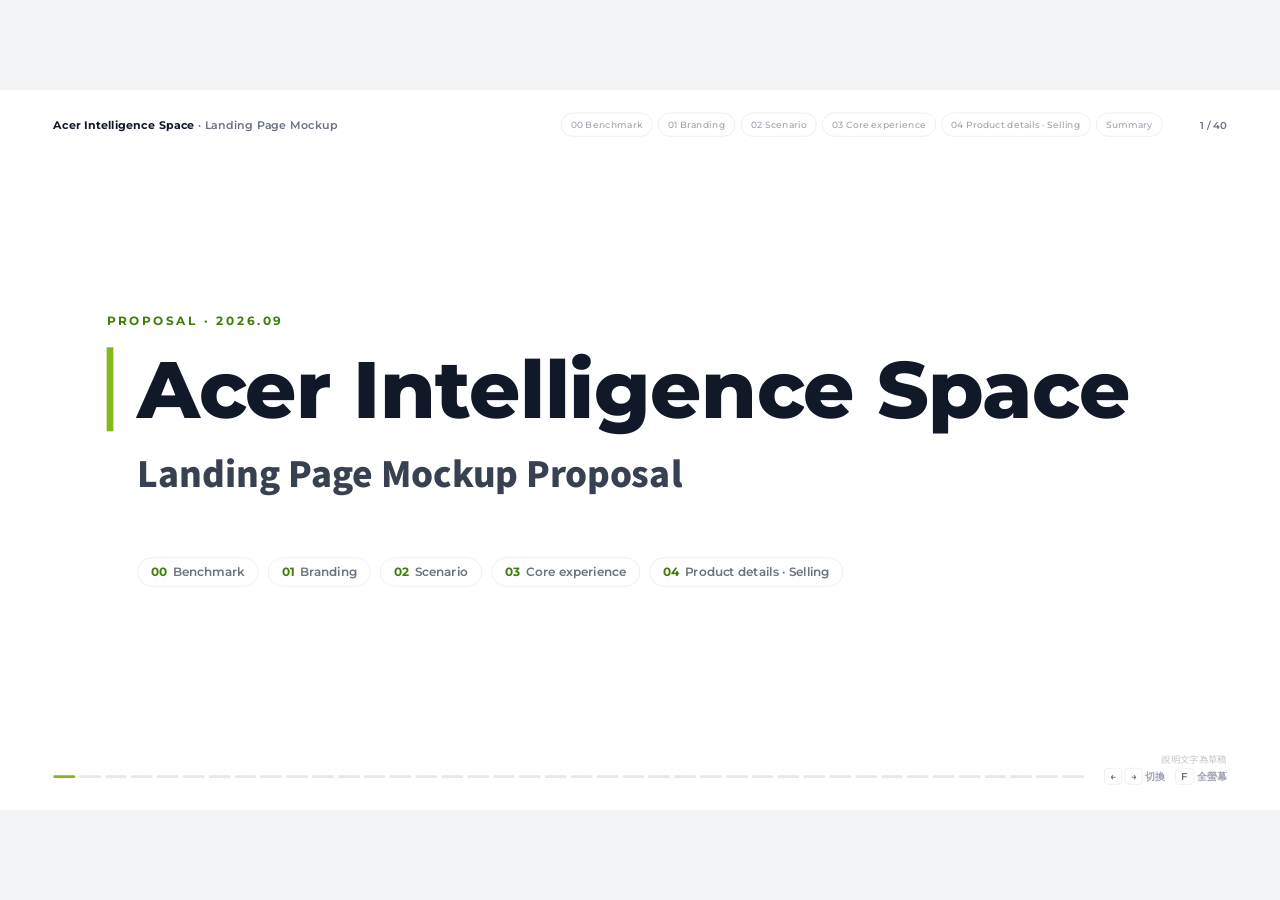
==== commit 6988801f: "Add cover page to proposal Co-Authored-By: Claude Opus 5 <noreply@anthropic.com>" ====
--- a/proposal/index.html
+++ b/proposal/index.html
@@ -40,6 +40,18 @@
   .intro p{margin:30px 0 0;font-size:26px;color:var(--muted);max-width:1180px;line-height:1.75}
   .intro p strong{color:var(--ink)}
   .intro q{color:var(--ink);quotes:"「" "」"}
+
+  /* cover */
+  .cover{position:absolute;inset:0;display:flex;flex-direction:column;justify-content:center;padding:0 160px;z-index:6;transition:opacity .6s,transform .8s var(--ease)}
+  .cover.off{opacity:0;transform:translateY(-30px);pointer-events:none}
+  .cover small{font:700 18px Montserrat,sans-serif;letter-spacing:4px;color:var(--green-d)}
+  .cover h1{margin:28px 0 0;padding-left:36px;border-left:10px solid var(--green);font:800 120px/1.05 Montserrat,sans-serif;letter-spacing:-1px;color:var(--ink)}
+  .cover h2{margin:24px 0 0;padding-left:46px;font-size:52px;font-weight:900;color:var(--ink-2)}
+  .cover p{margin:56px 0 0;padding-left:46px;font-size:30px;color:var(--muted)}
+  .cover p em{font-style:normal;color:var(--green-d);font-weight:700}
+  .cover ol{list-style:none;display:flex;gap:14px;margin:90px 0 0;padding:0 0 0 46px}
+  .cover li{padding:10px 20px;border:1px solid var(--line);border-radius:999px;font:600 18px Montserrat,"Noto Sans TC",sans-serif;color:var(--muted)}
+  .cover li b{color:var(--green-d);margin-right:8px}
 
   /* browser windows with a camera inside */
   .win{position:absolute;border-radius:14px;overflow:hidden;background:#fff;border:1px solid var(--line);
@@ -169,6 +181,12 @@
     <div class="count" id="count"></div>
   </header>
 
+  <section class="cover off" id="cover">
+    <small>PROPOSAL · 2026.09</small>
+    <h1>Acer Intelligence Space</h1>
+    <h2>Landing Page Mockup Proposal</h2>
+    <ol><li><b>00</b>Benchmark</li><li><b>01</b>Branding</li><li><b>02</b>Scenario</li><li><b>03</b>Core experience</li><li><b>04</b>Product details · Selling</li></ol>
+  </section>
   <section class="intro off" id="intro"></section>
 
   <div class="win hidden" id="win-samsung">
@@ -299,6 +317,7 @@
   rows.map(([k, ...v]) => `<div class="k">${k}</div>${v.map((x, i) => `<div${i === v.length - 1 ? ' class="a"' : ''}>${x}</div>`).join('')}`).join('') + '</div>';
 
 const STEPS = [
+  { chapter: -1, cover: true },
   // ===== 00 Benchmark =====
   intro(0, '00', 'Benchmark', 'Galaxy AI × Lenovo × StoryCube',
     '<strong>Q：用戶來 Acer 官網的目的通常是什麼？</strong><br>A：想探索新設備或高擴充性需求；已購買設備，想了解設備技術細節。'),
@@ -447,6 +466,7 @@
   const intro = $('#intro');
   if (step.intro) intro.innerHTML = `<div class="num">${step.intro.num}</div><h1>${step.intro.title}</h1><h2>${step.intro.sub}</h2><p>${step.intro.p}</p>`;
   intro.classList.toggle('off', !step.intro);
+  $('#cover').classList.toggle('off', !step.cover);
 
   const geo = {};
   for (const key of Object.keys(PAGES)) {
